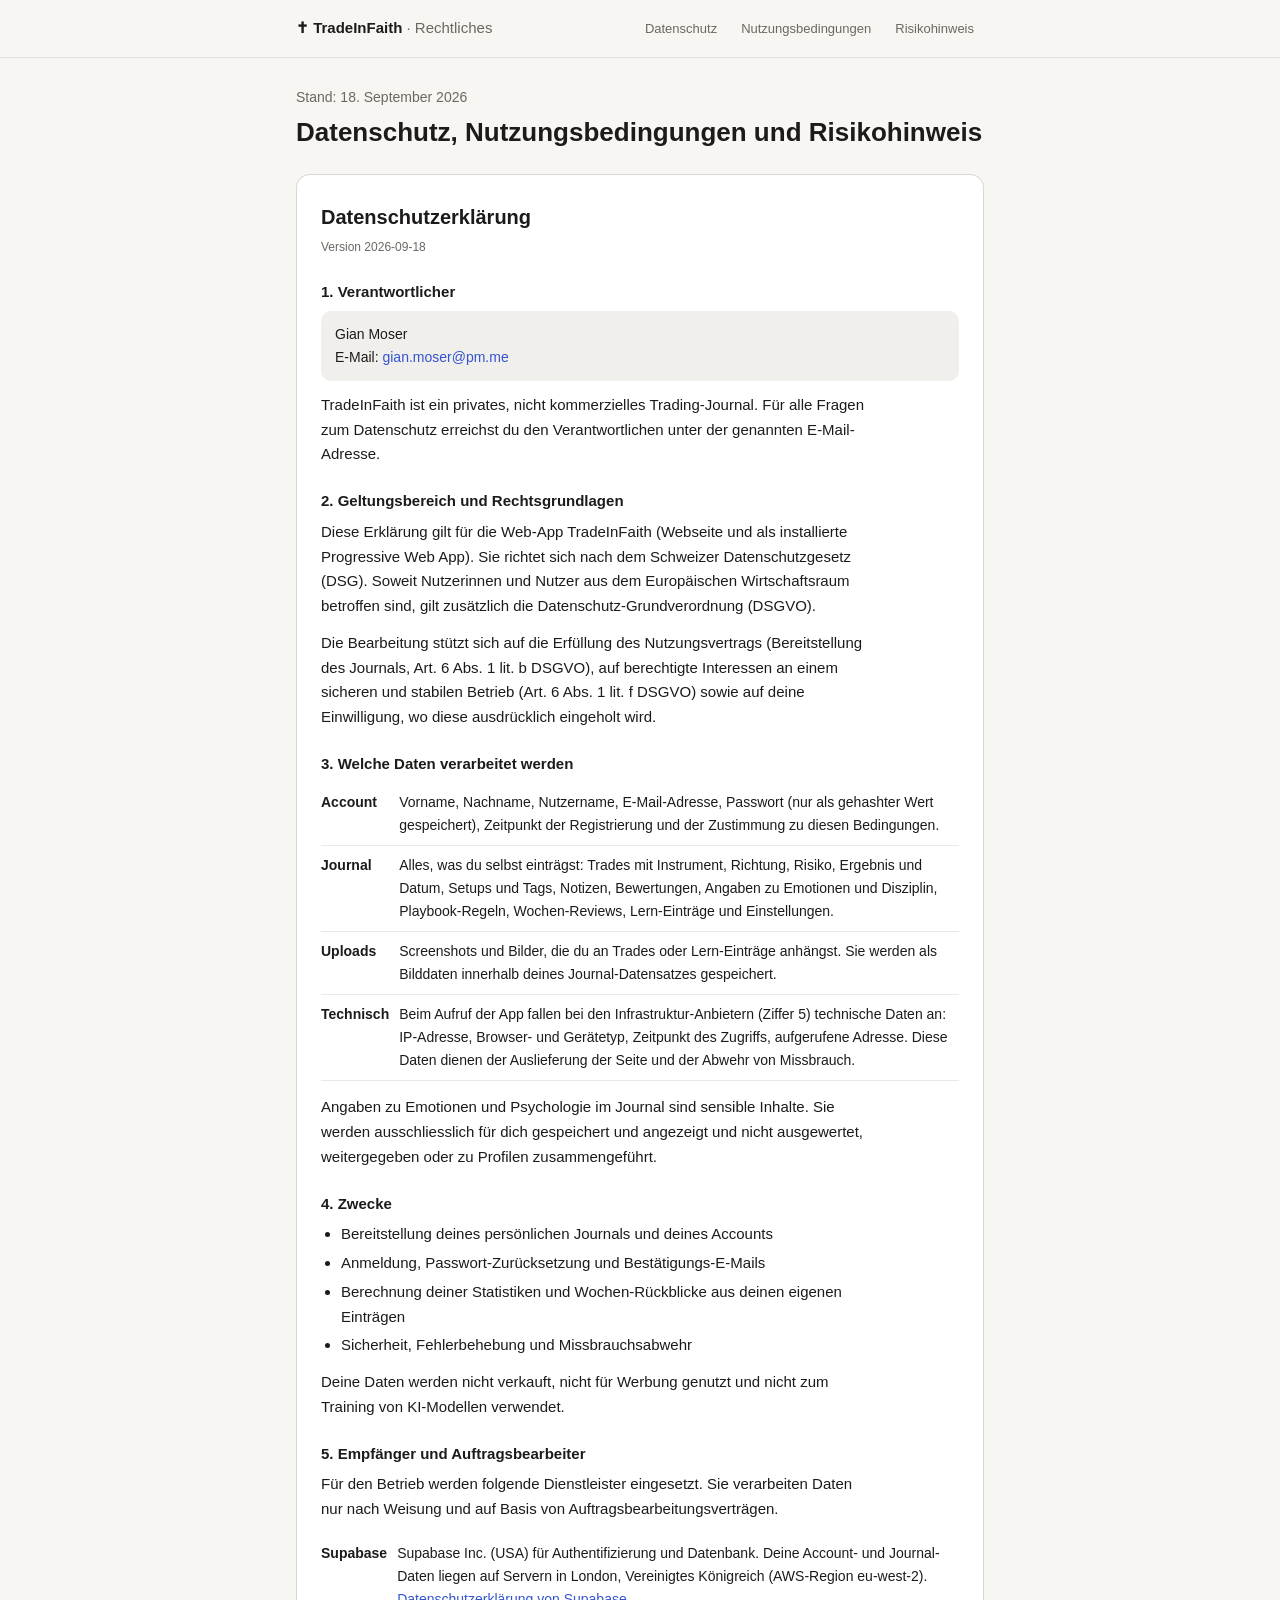
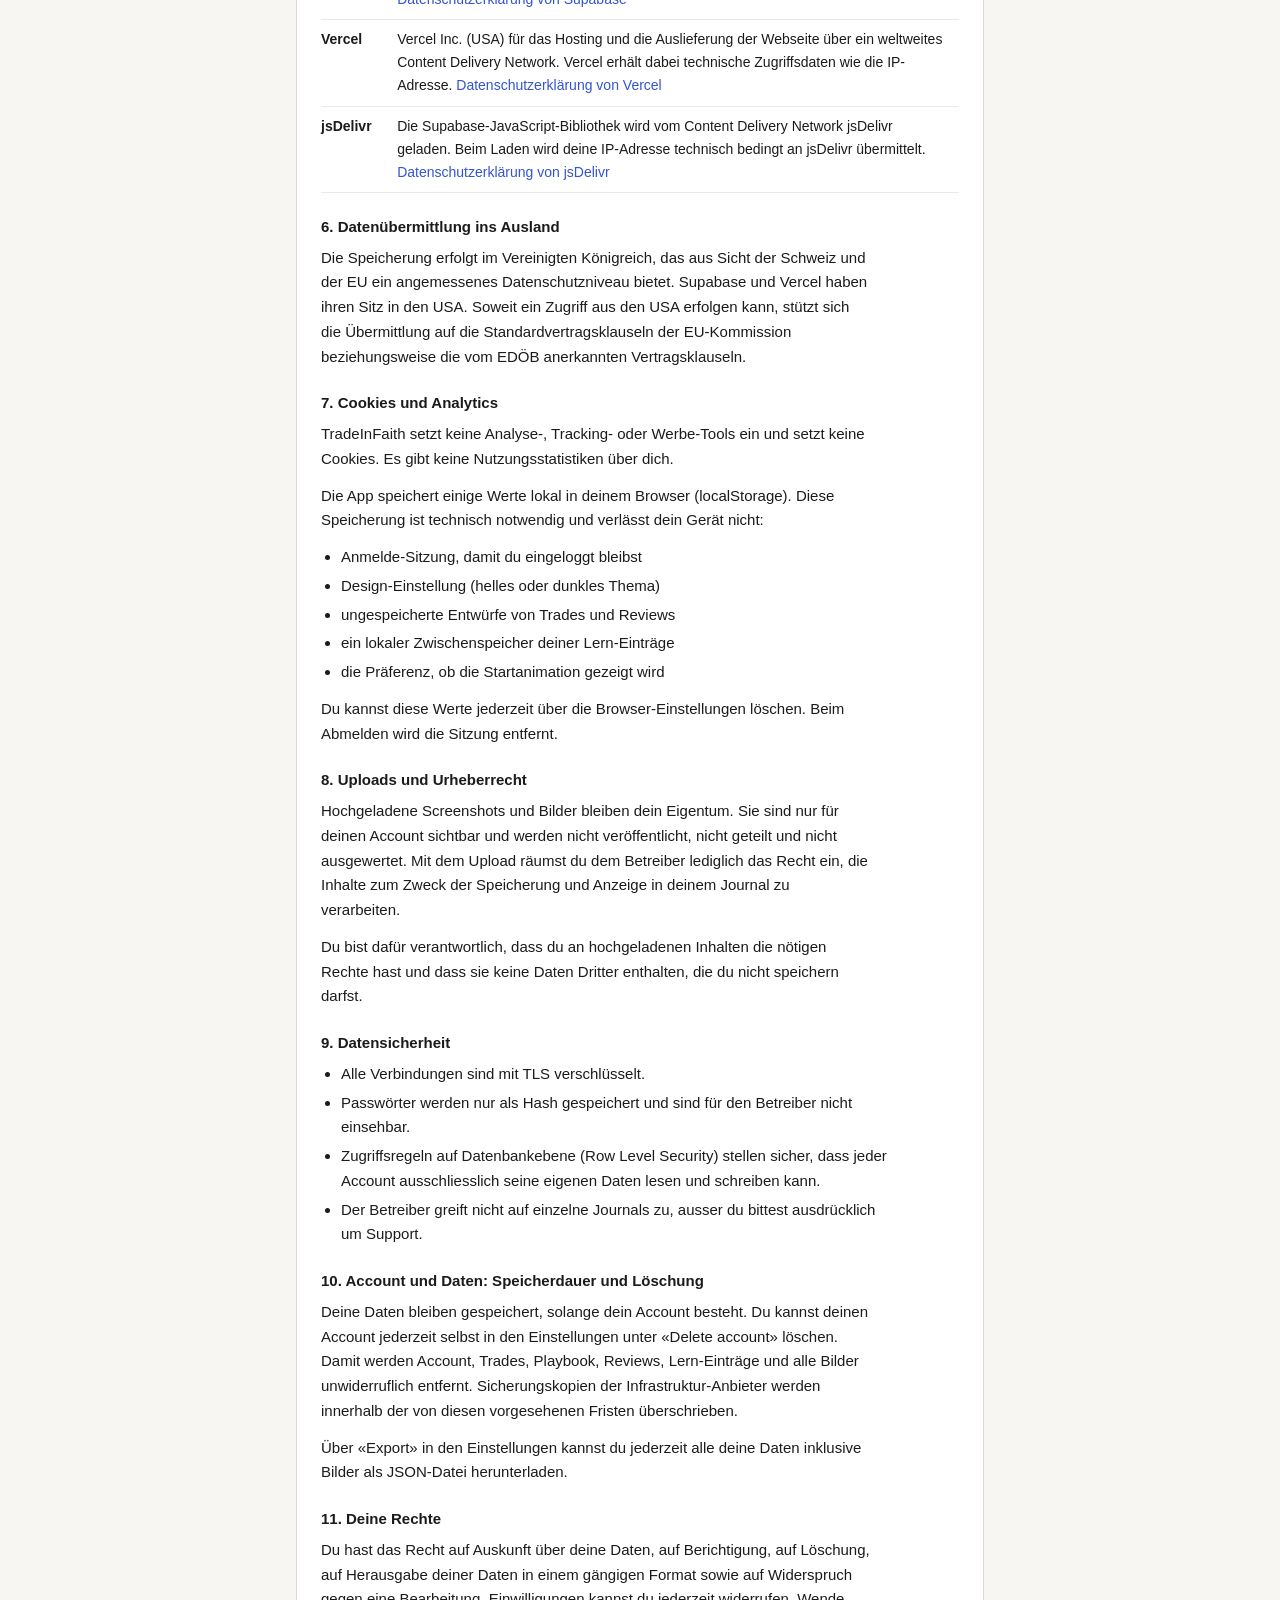
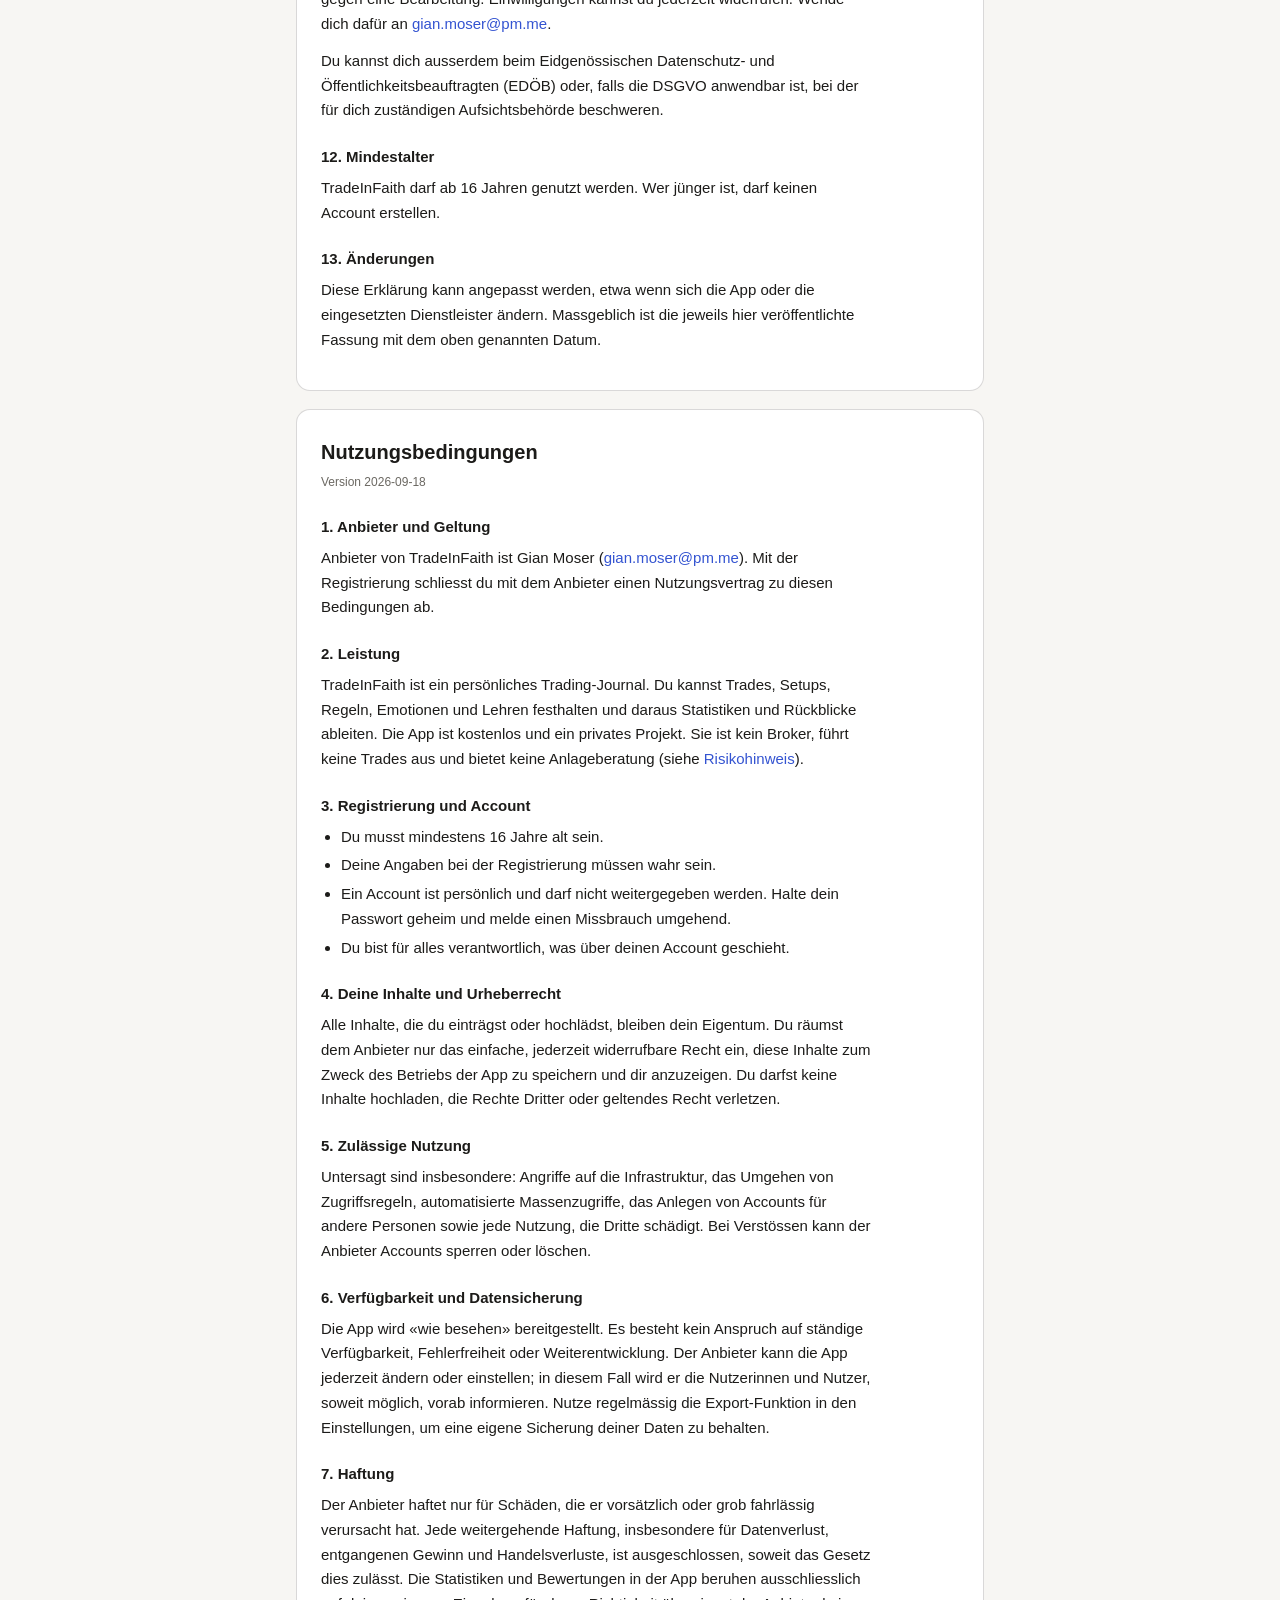
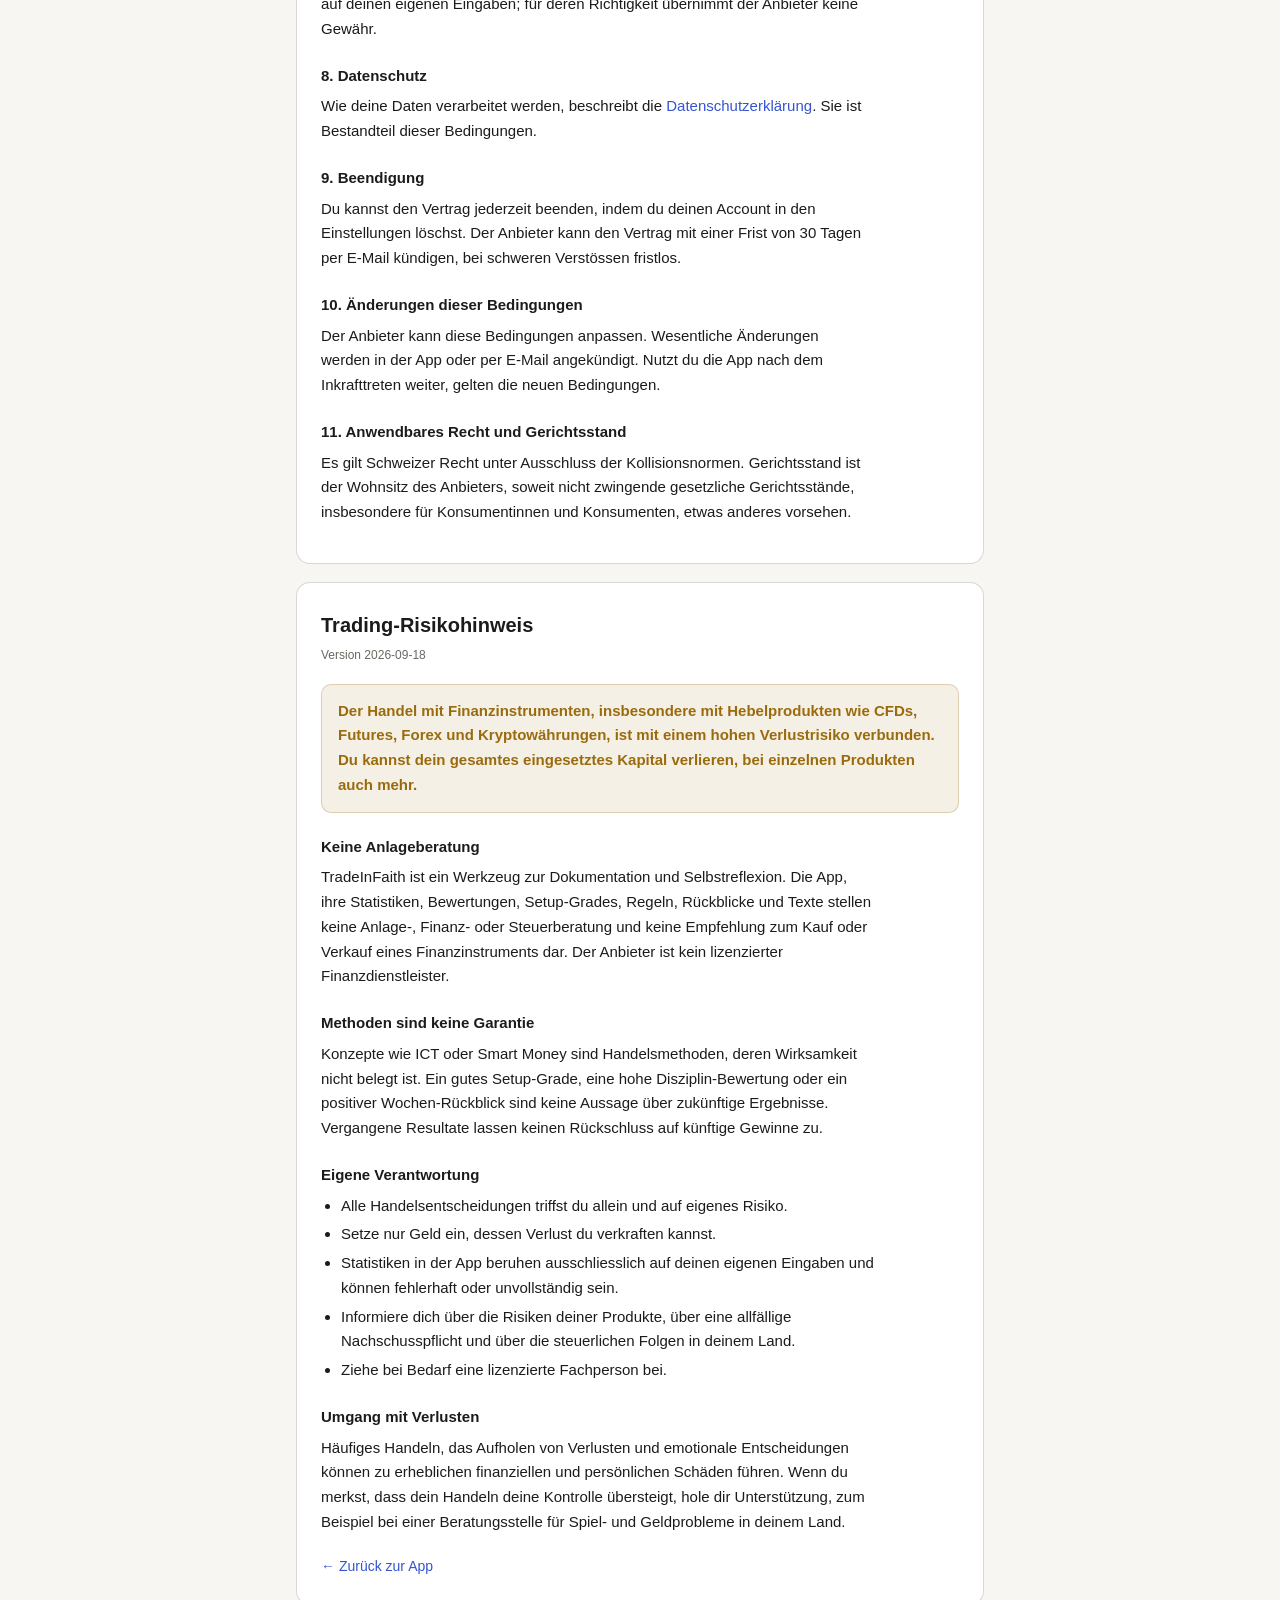
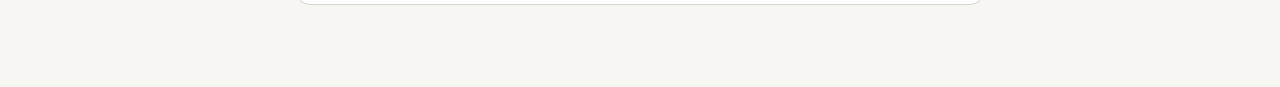
==== legal.html @ a9aaa2ee "Login: Registrieren als Textlink, Consent-Pflicht bei Signup, Rechtstexte Login-Screen: - "Create ac" ====
<!DOCTYPE html>
<html lang="de">
<head>
<meta charset="UTF-8">
<meta name="viewport" content="width=device-width, initial-scale=1.0, viewport-fit=cover">
<title>TradeInFaith · Rechtliches</title>
<link rel="icon" href="icon-512.png">
<meta name="theme-color" content="#f7f6f3">
<script>(function(){try{if(localStorage.getItem('tj_theme')==='dark')document.documentElement.setAttribute('data-theme','dark');}catch(e){}})();</script>
<style>
  :root {
    --bg:#f7f6f3; --surface:#ffffff; --surface2:#f0efeb;
    --border:rgba(20,18,14,0.09); --border2:rgba(20,18,14,0.16);
    --text:#1c1b19; --muted:#6b6862;
    --accent:#3454d1; --accent-bg:rgba(52,84,209,0.08);
    --amber:#9a6b0d; --amber-bg:rgba(154,107,13,0.1);
  }
  :root[data-theme="dark"] {
    --bg:#0a0a0c; --surface:#151518; --surface2:#1e1e23;
    --border:rgba(255,255,255,0.06); --border2:rgba(255,255,255,0.12);
    --text:#ededf0; --muted:#8a8a93;
    --accent:#5b7cfa; --accent-bg:rgba(91,124,250,0.12);
    --amber:#fbbf24; --amber-bg:rgba(251,191,36,0.12);
  }
  *{box-sizing:border-box}
  html{scroll-behavior:smooth;scroll-padding-top:72px}
  body{margin:0;background:var(--bg);color:var(--text);font-family:-apple-system,BlinkMacSystemFont,'Segoe UI',Roboto,sans-serif;font-size:15px;line-height:1.65;-webkit-font-smoothing:antialiased}
  a{color:var(--accent);text-decoration:none}
  a:hover{text-decoration:underline}

  .top{position:sticky;top:0;z-index:5;background:var(--bg);border-bottom:1px solid var(--border)}
  .top-in{max-width:720px;margin:0 auto;padding:12px 16px;display:flex;align-items:center;gap:14px;flex-wrap:wrap}
  .brand{font-weight:600;color:var(--text);white-space:nowrap}
  .brand span{color:var(--muted);font-weight:400}
  .top nav{display:flex;gap:4px;flex-wrap:wrap;margin-left:auto}
  .top nav a{font-size:13px;color:var(--muted);padding:6px 10px;border-radius:8px}
  .top nav a:hover{text-decoration:none;color:var(--text);background:var(--surface2)}

  main{max-width:720px;margin:0 auto;padding:28px 16px 64px}
  .lead{color:var(--muted);font-size:14px;margin:0 0 6px}
  h1{font-size:26px;line-height:1.25;margin:0 0 26px}
  section{background:var(--surface);border:1px solid var(--border2);border-radius:14px;padding:26px 24px;margin-bottom:18px}
  section h2{font-size:20px;margin:0 0 4px}
  section .stand{font-size:12px;color:var(--muted);margin:0 0 18px}
  h3{font-size:15px;margin:22px 0 6px}
  p,li{max-width:66ch}
  p{margin:0 0 12px}
  ul{margin:0 0 12px;padding-left:20px}
  li{margin-bottom:4px}
  .box{background:var(--surface2);border-radius:10px;padding:12px 14px;margin:0 0 12px;font-size:14px}
  .box p{margin:0}
  .warn{background:var(--amber-bg);border:1px solid rgba(154,107,13,.25);border-radius:10px;padding:14px 16px;margin:0 0 16px}
  .warn p{margin:0;font-weight:600;color:var(--amber);max-width:none}
  table{border-collapse:collapse;width:100%;font-size:14px;margin:0 0 14px}
  th,td{text-align:left;vertical-align:top;padding:8px 10px 8px 0;border-bottom:1px solid var(--border)}
  th{font-weight:600;white-space:nowrap}
  .back{display:inline-block;margin-top:8px;font-size:14px}
  @media (max-width:520px){ section{padding:20px 16px} h1{font-size:22px} }
</style>
</head>
<body>

<div class="top">
  <div class="top-in">
    <a class="brand" href="index.html">✝ TradeInFaith <span>· Rechtliches</span></a>
    <nav>
      <a href="#datenschutz">Datenschutz</a>
      <a href="#nutzungsbedingungen">Nutzungsbedingungen</a>
      <a href="#risikohinweis">Risikohinweis</a>
    </nav>
  </div>
</div>

<main>
  <p class="lead">Stand: 18. September 2026</p>
  <h1>Datenschutz, Nutzungsbedingungen und Risikohinweis</h1>

  <!-- ===================== DATENSCHUTZ ===================== -->
  <section id="datenschutz">
    <h2>Datenschutzerklärung</h2>
    <p class="stand">Version 2026-09-18</p>

    <h3>1. Verantwortlicher</h3>
    <div class="box">
      <p>Gian Moser<br>
      E-Mail: <a href="mailto:gian.moser@pm.me">gian.moser@pm.me</a></p>
    </div>
    <p>TradeInFaith ist ein privates, nicht kommerzielles Trading-Journal.
    Für alle Fragen zum Datenschutz erreichst du den Verantwortlichen unter
    der genannten E-Mail-Adresse.</p>

    <h3>2. Geltungsbereich und Rechtsgrundlagen</h3>
    <p>Diese Erklärung gilt für die Web-App TradeInFaith (Webseite und als
    installierte Progressive Web App). Sie richtet sich nach dem
    Schweizer Datenschutzgesetz (DSG). Soweit Nutzerinnen und Nutzer aus dem
    Europäischen Wirtschaftsraum betroffen sind, gilt zusätzlich die
    Datenschutz-Grundverordnung (DSGVO).</p>
    <p>Die Bearbeitung stützt sich auf die Erfüllung des Nutzungsvertrags
    (Bereitstellung des Journals, Art. 6 Abs. 1 lit. b DSGVO), auf berechtigte
    Interessen an einem sicheren und stabilen Betrieb (Art. 6 Abs. 1 lit. f
    DSGVO) sowie auf deine Einwilligung, wo diese ausdrücklich eingeholt wird.</p>

    <h3>3. Welche Daten verarbeitet werden</h3>
    <table>
      <tr><th>Account</th><td>Vorname, Nachname, Nutzername, E-Mail-Adresse,
        Passwort (nur als gehashter Wert gespeichert), Zeitpunkt der
        Registrierung und der Zustimmung zu diesen Bedingungen.</td></tr>
      <tr><th>Journal</th><td>Alles, was du selbst einträgst: Trades mit
        Instrument, Richtung, Risiko, Ergebnis und Datum, Setups und
        Tags, Notizen, Bewertungen, Angaben zu Emotionen und Disziplin,
        Playbook-Regeln, Wochen-Reviews, Lern-Einträge und Einstellungen.</td></tr>
      <tr><th>Uploads</th><td>Screenshots und Bilder, die du an Trades oder
        Lern-Einträge anhängst. Sie werden als Bilddaten innerhalb deines
        Journal-Datensatzes gespeichert.</td></tr>
      <tr><th>Technisch</th><td>Beim Aufruf der App fallen bei den
        Infrastruktur-Anbietern (Ziffer 5) technische Daten an: IP-Adresse,
        Browser- und Gerätetyp, Zeitpunkt des Zugriffs, aufgerufene Adresse.
        Diese Daten dienen der Auslieferung der Seite und der Abwehr von
        Missbrauch.</td></tr>
    </table>
    <p>Angaben zu Emotionen und Psychologie im Journal sind sensible Inhalte.
    Sie werden ausschliesslich für dich gespeichert und angezeigt und nicht
    ausgewertet, weitergegeben oder zu Profilen zusammengeführt.</p>

    <h3>4. Zwecke</h3>
    <ul>
      <li>Bereitstellung deines persönlichen Journals und deines Accounts</li>
      <li>Anmeldung, Passwort-Zurücksetzung und Bestätigungs-E-Mails</li>
      <li>Berechnung deiner Statistiken und Wochen-Rückblicke aus deinen
        eigenen Einträgen</li>
      <li>Sicherheit, Fehlerbehebung und Missbrauchsabwehr</li>
    </ul>
    <p>Deine Daten werden nicht verkauft, nicht für Werbung genutzt und nicht
    zum Training von KI-Modellen verwendet.</p>

    <h3>5. Empfänger und Auftragsbearbeiter</h3>
    <p>Für den Betrieb werden folgende Dienstleister eingesetzt. Sie
    verarbeiten Daten nur nach Weisung und auf Basis von
    Auftragsbearbeitungsverträgen.</p>
    <table>
      <tr><th>Supabase</th><td>Supabase Inc. (USA) für Authentifizierung und
        Datenbank. Deine Account- und Journal-Daten liegen auf Servern in
        London, Vereinigtes Königreich (AWS-Region eu-west-2).
        <a href="https://supabase.com/privacy" target="_blank" rel="noopener">Datenschutzerklärung von Supabase</a></td></tr>
      <tr><th>Vercel</th><td>Vercel Inc. (USA) für das Hosting und die
        Auslieferung der Webseite über ein weltweites Content Delivery
        Network. Vercel erhält dabei technische Zugriffsdaten wie die
        IP-Adresse.
        <a href="https://vercel.com/legal/privacy-policy" target="_blank" rel="noopener">Datenschutzerklärung von Vercel</a></td></tr>
      <tr><th>jsDelivr</th><td>Die Supabase-JavaScript-Bibliothek wird vom
        Content Delivery Network jsDelivr geladen. Beim Laden wird deine
        IP-Adresse technisch bedingt an jsDelivr übermittelt.
        <a href="https://www.jsdelivr.com/terms/privacy-policy-jsdelivr-net" target="_blank" rel="noopener">Datenschutzerklärung von jsDelivr</a></td></tr>
    </table>

    <h3>6. Datenübermittlung ins Ausland</h3>
    <p>Die Speicherung erfolgt im Vereinigten Königreich, das aus Sicht der
    Schweiz und der EU ein angemessenes Datenschutzniveau bietet. Supabase
    und Vercel haben ihren Sitz in den USA. Soweit ein Zugriff aus den USA
    erfolgen kann, stützt sich die Übermittlung auf die
    Standardvertragsklauseln der EU-Kommission beziehungsweise die vom
    EDÖB anerkannten Vertragsklauseln.</p>

    <h3>7. Cookies und Analytics</h3>
    <p>TradeInFaith setzt keine Analyse-, Tracking- oder Werbe-Tools ein und
    setzt keine Cookies. Es gibt keine Nutzungsstatistiken über dich.</p>
    <p>Die App speichert einige Werte lokal in deinem Browser
    (localStorage). Diese Speicherung ist technisch notwendig und verlässt
    dein Gerät nicht:</p>
    <ul>
      <li>Anmelde-Sitzung, damit du eingeloggt bleibst</li>
      <li>Design-Einstellung (helles oder dunkles Thema)</li>
      <li>ungespeicherte Entwürfe von Trades und Reviews</li>
      <li>ein lokaler Zwischenspeicher deiner Lern-Einträge</li>
      <li>die Präferenz, ob die Startanimation gezeigt wird</li>
    </ul>
    <p>Du kannst diese Werte jederzeit über die Browser-Einstellungen
    löschen. Beim Abmelden wird die Sitzung entfernt.</p>

    <h3>8. Uploads und Urheberrecht</h3>
    <p>Hochgeladene Screenshots und Bilder bleiben dein Eigentum. Sie sind
    nur für deinen Account sichtbar und werden nicht veröffentlicht, nicht
    geteilt und nicht ausgewertet. Mit dem Upload räumst du dem Betreiber
    lediglich das Recht ein, die Inhalte zum Zweck der Speicherung und
    Anzeige in deinem Journal zu verarbeiten.</p>
    <p>Du bist dafür verantwortlich, dass du an hochgeladenen Inhalten die
    nötigen Rechte hast und dass sie keine Daten Dritter enthalten, die du
    nicht speichern darfst.</p>

    <h3>9. Datensicherheit</h3>
    <ul>
      <li>Alle Verbindungen sind mit TLS verschlüsselt.</li>
      <li>Passwörter werden nur als Hash gespeichert und sind für den
        Betreiber nicht einsehbar.</li>
      <li>Zugriffsregeln auf Datenbankebene (Row Level Security) stellen
        sicher, dass jeder Account ausschliesslich seine eigenen Daten lesen
        und schreiben kann.</li>
      <li>Der Betreiber greift nicht auf einzelne Journals zu, ausser du
        bittest ausdrücklich um Support.</li>
    </ul>

    <h3>10. Account und Daten: Speicherdauer und Löschung</h3>
    <p>Deine Daten bleiben gespeichert, solange dein Account besteht. Du
    kannst deinen Account jederzeit selbst in den Einstellungen unter
    «Delete account» löschen. Damit werden Account, Trades, Playbook,
    Reviews, Lern-Einträge und alle Bilder unwiderruflich entfernt.
    Sicherungskopien der Infrastruktur-Anbieter werden innerhalb der von
    diesen vorgesehenen Fristen überschrieben.</p>
    <p>Über «Export» in den Einstellungen kannst du jederzeit alle deine
    Daten inklusive Bilder als JSON-Datei herunterladen.</p>

    <h3>11. Deine Rechte</h3>
    <p>Du hast das Recht auf Auskunft über deine Daten, auf Berichtigung,
    auf Löschung, auf Herausgabe deiner Daten in einem gängigen Format sowie
    auf Widerspruch gegen eine Bearbeitung. Einwilligungen kannst du
    jederzeit widerrufen. Wende dich dafür an
    <a href="mailto:gian.moser@pm.me">gian.moser@pm.me</a>.</p>
    <p>Du kannst dich ausserdem beim Eidgenössischen Datenschutz- und
    Öffentlichkeitsbeauftragten (EDÖB) oder, falls die DSGVO anwendbar ist,
    bei der für dich zuständigen Aufsichtsbehörde beschweren.</p>

    <h3>12. Mindestalter</h3>
    <p>TradeInFaith darf ab 16 Jahren genutzt werden. Wer jünger ist, darf
    keinen Account erstellen.</p>

    <h3>13. Änderungen</h3>
    <p>Diese Erklärung kann angepasst werden, etwa wenn sich die App oder die
    eingesetzten Dienstleister ändern. Massgeblich ist die jeweils hier
    veröffentlichte Fassung mit dem oben genannten Datum.</p>
  </section>

  <!-- ===================== NUTZUNGSBEDINGUNGEN ===================== -->
  <section id="nutzungsbedingungen">
    <h2>Nutzungsbedingungen</h2>
    <p class="stand">Version 2026-09-18</p>

    <h3>1. Anbieter und Geltung</h3>
    <p>Anbieter von TradeInFaith ist Gian Moser
    (<a href="mailto:gian.moser@pm.me">gian.moser@pm.me</a>). Mit der
    Registrierung schliesst du mit dem Anbieter einen Nutzungsvertrag zu
    diesen Bedingungen ab.</p>

    <h3>2. Leistung</h3>
    <p>TradeInFaith ist ein persönliches Trading-Journal. Du kannst Trades,
    Setups, Regeln, Emotionen und Lehren festhalten und daraus Statistiken
    und Rückblicke ableiten. Die App ist kostenlos und ein privates Projekt.
    Sie ist kein Broker, führt keine Trades aus und bietet keine
    Anlageberatung (siehe <a href="#risikohinweis">Risikohinweis</a>).</p>

    <h3>3. Registrierung und Account</h3>
    <ul>
      <li>Du musst mindestens 16 Jahre alt sein.</li>
      <li>Deine Angaben bei der Registrierung müssen wahr sein.</li>
      <li>Ein Account ist persönlich und darf nicht weitergegeben werden.
        Halte dein Passwort geheim und melde einen Missbrauch umgehend.</li>
      <li>Du bist für alles verantwortlich, was über deinen Account
        geschieht.</li>
    </ul>

    <h3>4. Deine Inhalte und Urheberrecht</h3>
    <p>Alle Inhalte, die du einträgst oder hochlädst, bleiben dein Eigentum.
    Du räumst dem Anbieter nur das einfache, jederzeit widerrufbare Recht
    ein, diese Inhalte zum Zweck des Betriebs der App zu speichern und dir
    anzuzeigen. Du darfst keine Inhalte hochladen, die Rechte Dritter oder
    geltendes Recht verletzen.</p>

    <h3>5. Zulässige Nutzung</h3>
    <p>Untersagt sind insbesondere: Angriffe auf die Infrastruktur, das
    Umgehen von Zugriffsregeln, automatisierte Massenzugriffe, das Anlegen
    von Accounts für andere Personen sowie jede Nutzung, die Dritte
    schädigt. Bei Verstössen kann der Anbieter Accounts sperren oder
    löschen.</p>

    <h3>6. Verfügbarkeit und Datensicherung</h3>
    <p>Die App wird «wie besehen» bereitgestellt. Es besteht kein Anspruch
    auf ständige Verfügbarkeit, Fehlerfreiheit oder Weiterentwicklung. Der
    Anbieter kann die App jederzeit ändern oder einstellen; in diesem Fall
    wird er die Nutzerinnen und Nutzer, soweit möglich, vorab informieren.
    Nutze regelmässig die Export-Funktion in den Einstellungen, um eine
    eigene Sicherung deiner Daten zu behalten.</p>

    <h3>7. Haftung</h3>
    <p>Der Anbieter haftet nur für Schäden, die er vorsätzlich oder grob
    fahrlässig verursacht hat. Jede weitergehende Haftung, insbesondere für
    Datenverlust, entgangenen Gewinn und Handelsverluste, ist ausgeschlossen,
    soweit das Gesetz dies zulässt. Die Statistiken und Bewertungen in der
    App beruhen ausschliesslich auf deinen eigenen Eingaben; für deren
    Richtigkeit übernimmt der Anbieter keine Gewähr.</p>

    <h3>8. Datenschutz</h3>
    <p>Wie deine Daten verarbeitet werden, beschreibt die
    <a href="#datenschutz">Datenschutzerklärung</a>. Sie ist Bestandteil
    dieser Bedingungen.</p>

    <h3>9. Beendigung</h3>
    <p>Du kannst den Vertrag jederzeit beenden, indem du deinen Account in
    den Einstellungen löschst. Der Anbieter kann den Vertrag mit einer Frist
    von 30 Tagen per E-Mail kündigen, bei schweren Verstössen fristlos.</p>

    <h3>10. Änderungen dieser Bedingungen</h3>
    <p>Der Anbieter kann diese Bedingungen anpassen. Wesentliche Änderungen
    werden in der App oder per E-Mail angekündigt. Nutzt du die App nach dem
    Inkrafttreten weiter, gelten die neuen Bedingungen.</p>

    <h3>11. Anwendbares Recht und Gerichtsstand</h3>
    <p>Es gilt Schweizer Recht unter Ausschluss der Kollisionsnormen.
    Gerichtsstand ist der Wohnsitz des Anbieters, soweit nicht zwingende
    gesetzliche Gerichtsstände, insbesondere für Konsumentinnen und
    Konsumenten, etwas anderes vorsehen.</p>
  </section>

  <!-- ===================== RISIKOHINWEIS ===================== -->
  <section id="risikohinweis">
    <h2>Trading-Risikohinweis</h2>
    <p class="stand">Version 2026-09-18</p>

    <div class="warn"><p>Der Handel mit Finanzinstrumenten, insbesondere mit
    Hebelprodukten wie CFDs, Futures, Forex und Kryptowährungen, ist mit
    einem hohen Verlustrisiko verbunden. Du kannst dein gesamtes eingesetztes
    Kapital verlieren, bei einzelnen Produkten auch mehr.</p></div>

    <h3>Keine Anlageberatung</h3>
    <p>TradeInFaith ist ein Werkzeug zur Dokumentation und Selbstreflexion.
    Die App, ihre Statistiken, Bewertungen, Setup-Grades, Regeln, Rückblicke
    und Texte stellen keine Anlage-, Finanz- oder Steuerberatung und keine
    Empfehlung zum Kauf oder Verkauf eines Finanzinstruments dar. Der
    Anbieter ist kein lizenzierter Finanzdienstleister.</p>

    <h3>Methoden sind keine Garantie</h3>
    <p>Konzepte wie ICT oder Smart Money sind Handelsmethoden, deren
    Wirksamkeit nicht belegt ist. Ein gutes Setup-Grade, eine hohe
    Disziplin-Bewertung oder ein positiver Wochen-Rückblick sind keine
    Aussage über zukünftige Ergebnisse. Vergangene Resultate lassen keinen
    Rückschluss auf künftige Gewinne zu.</p>

    <h3>Eigene Verantwortung</h3>
    <ul>
      <li>Alle Handelsentscheidungen triffst du allein und auf eigenes
        Risiko.</li>
      <li>Setze nur Geld ein, dessen Verlust du verkraften kannst.</li>
      <li>Statistiken in der App beruhen ausschliesslich auf deinen eigenen
        Eingaben und können fehlerhaft oder unvollständig sein.</li>
      <li>Informiere dich über die Risiken deiner Produkte, über eine
        allfällige Nachschusspflicht und über die steuerlichen Folgen in
        deinem Land.</li>
      <li>Ziehe bei Bedarf eine lizenzierte Fachperson bei.</li>
    </ul>

    <h3>Umgang mit Verlusten</h3>
    <p>Häufiges Handeln, das Aufholen von Verlusten und emotionale
    Entscheidungen können zu erheblichen finanziellen und persönlichen
    Schäden führen. Wenn du merkst, dass dein Handeln deine Kontrolle
    übersteigt, hole dir Unterstützung, zum Beispiel bei einer
    Beratungsstelle für Spiel- und Geldprobleme in deinem Land.</p>

    <a class="back" href="index.html">← Zurück zur App</a>
  </section>
</main>
</body>
</html>
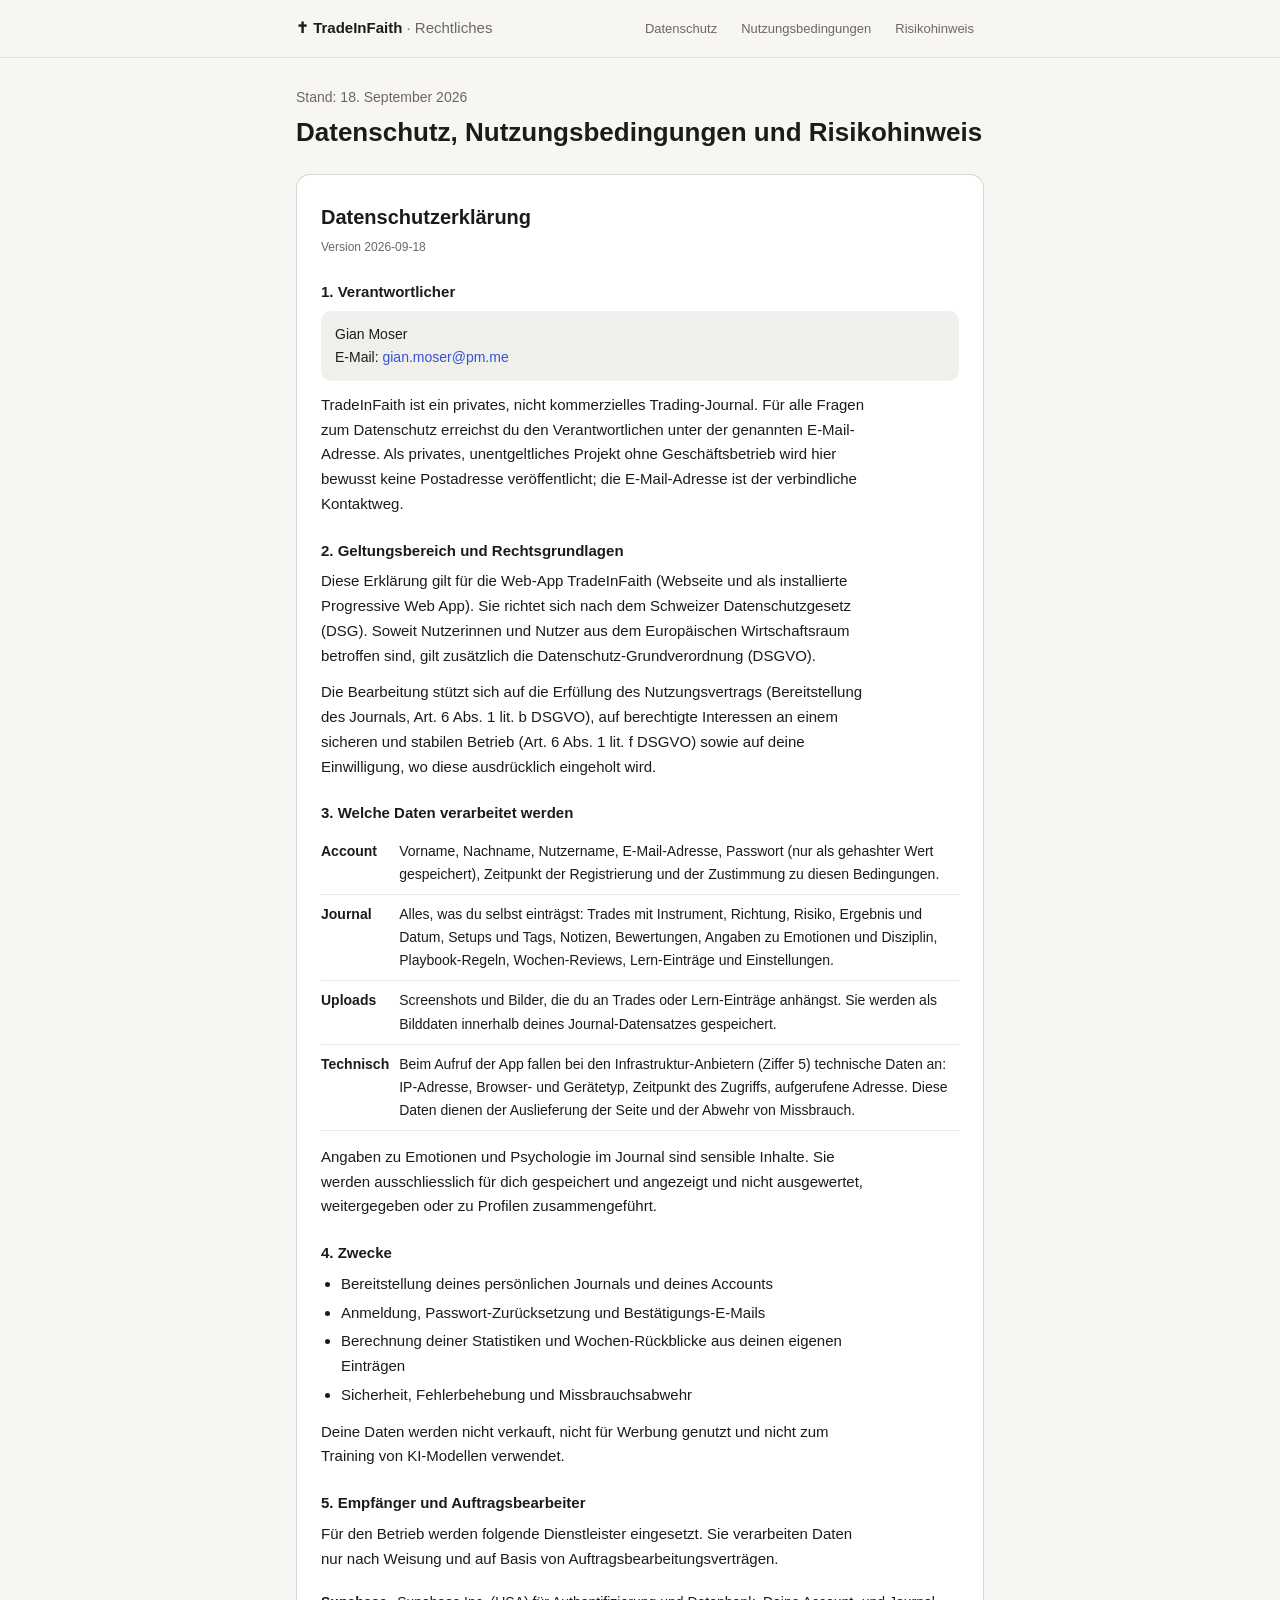
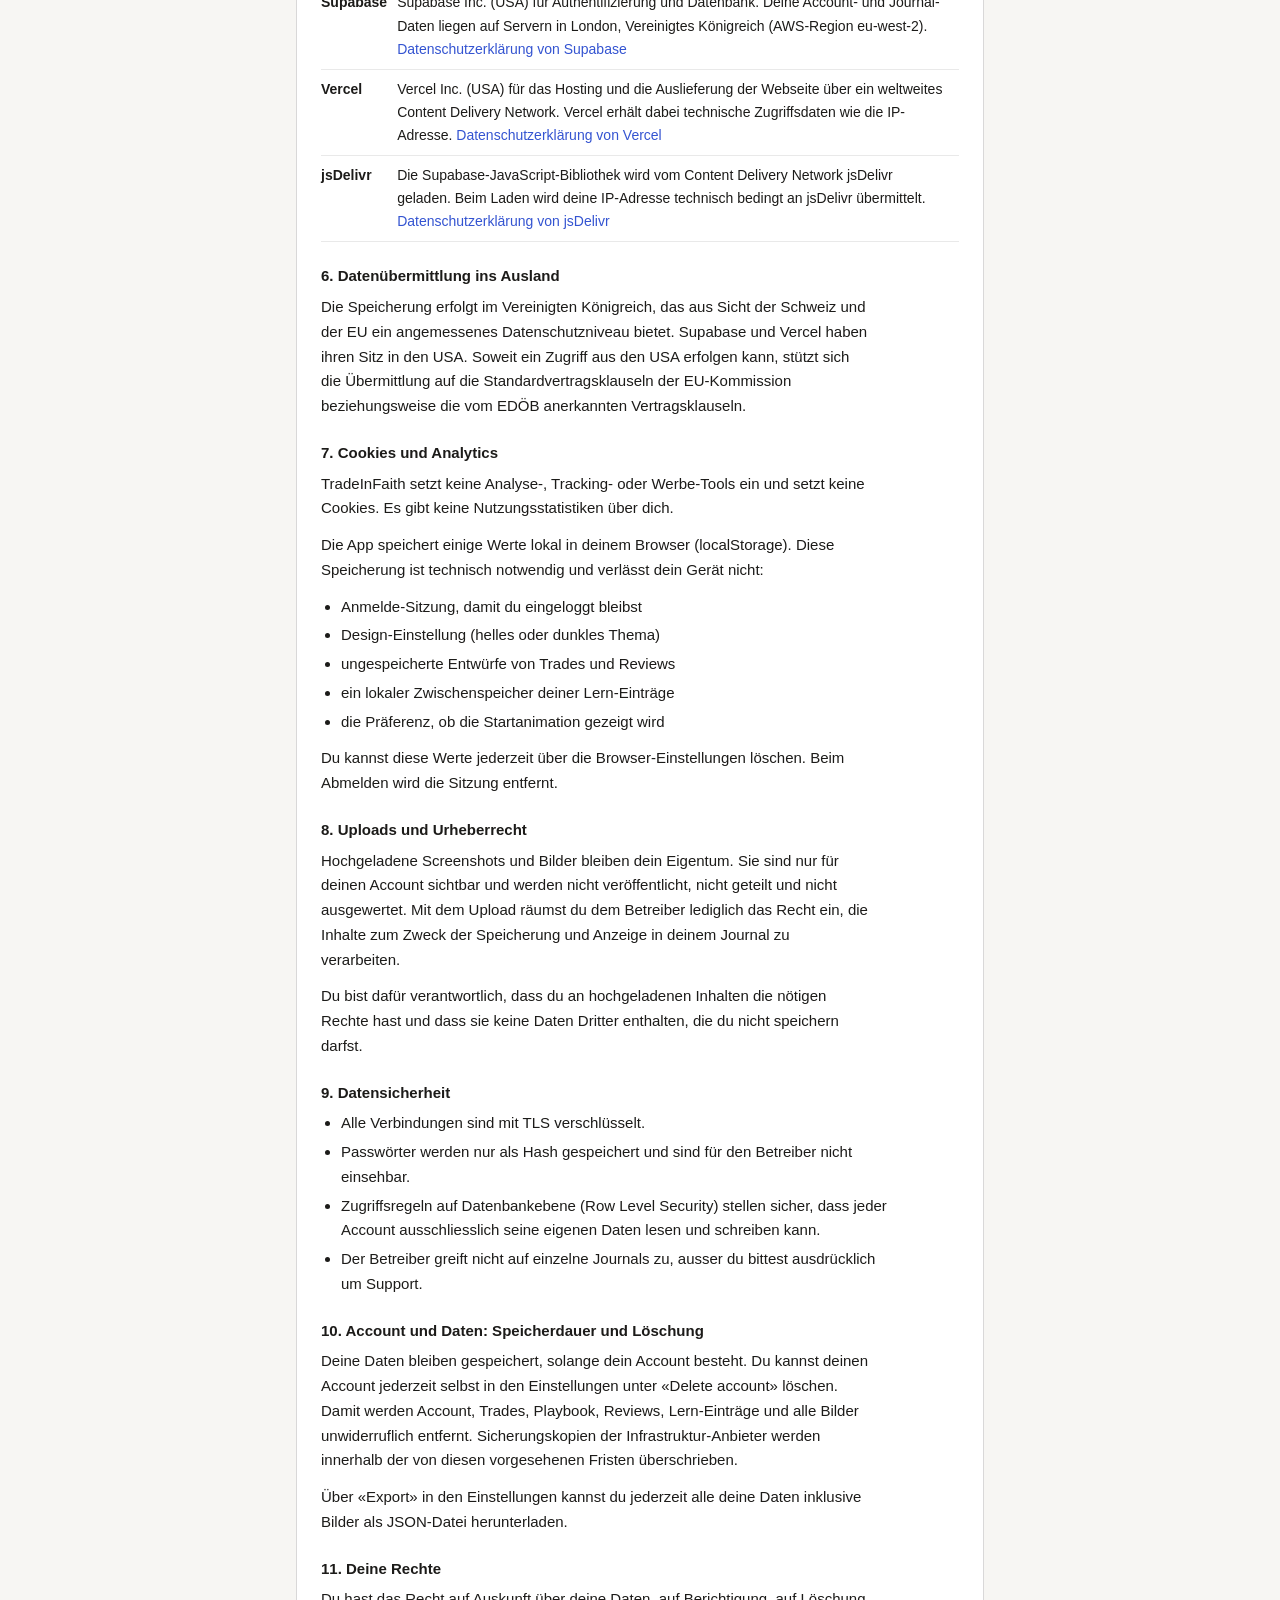
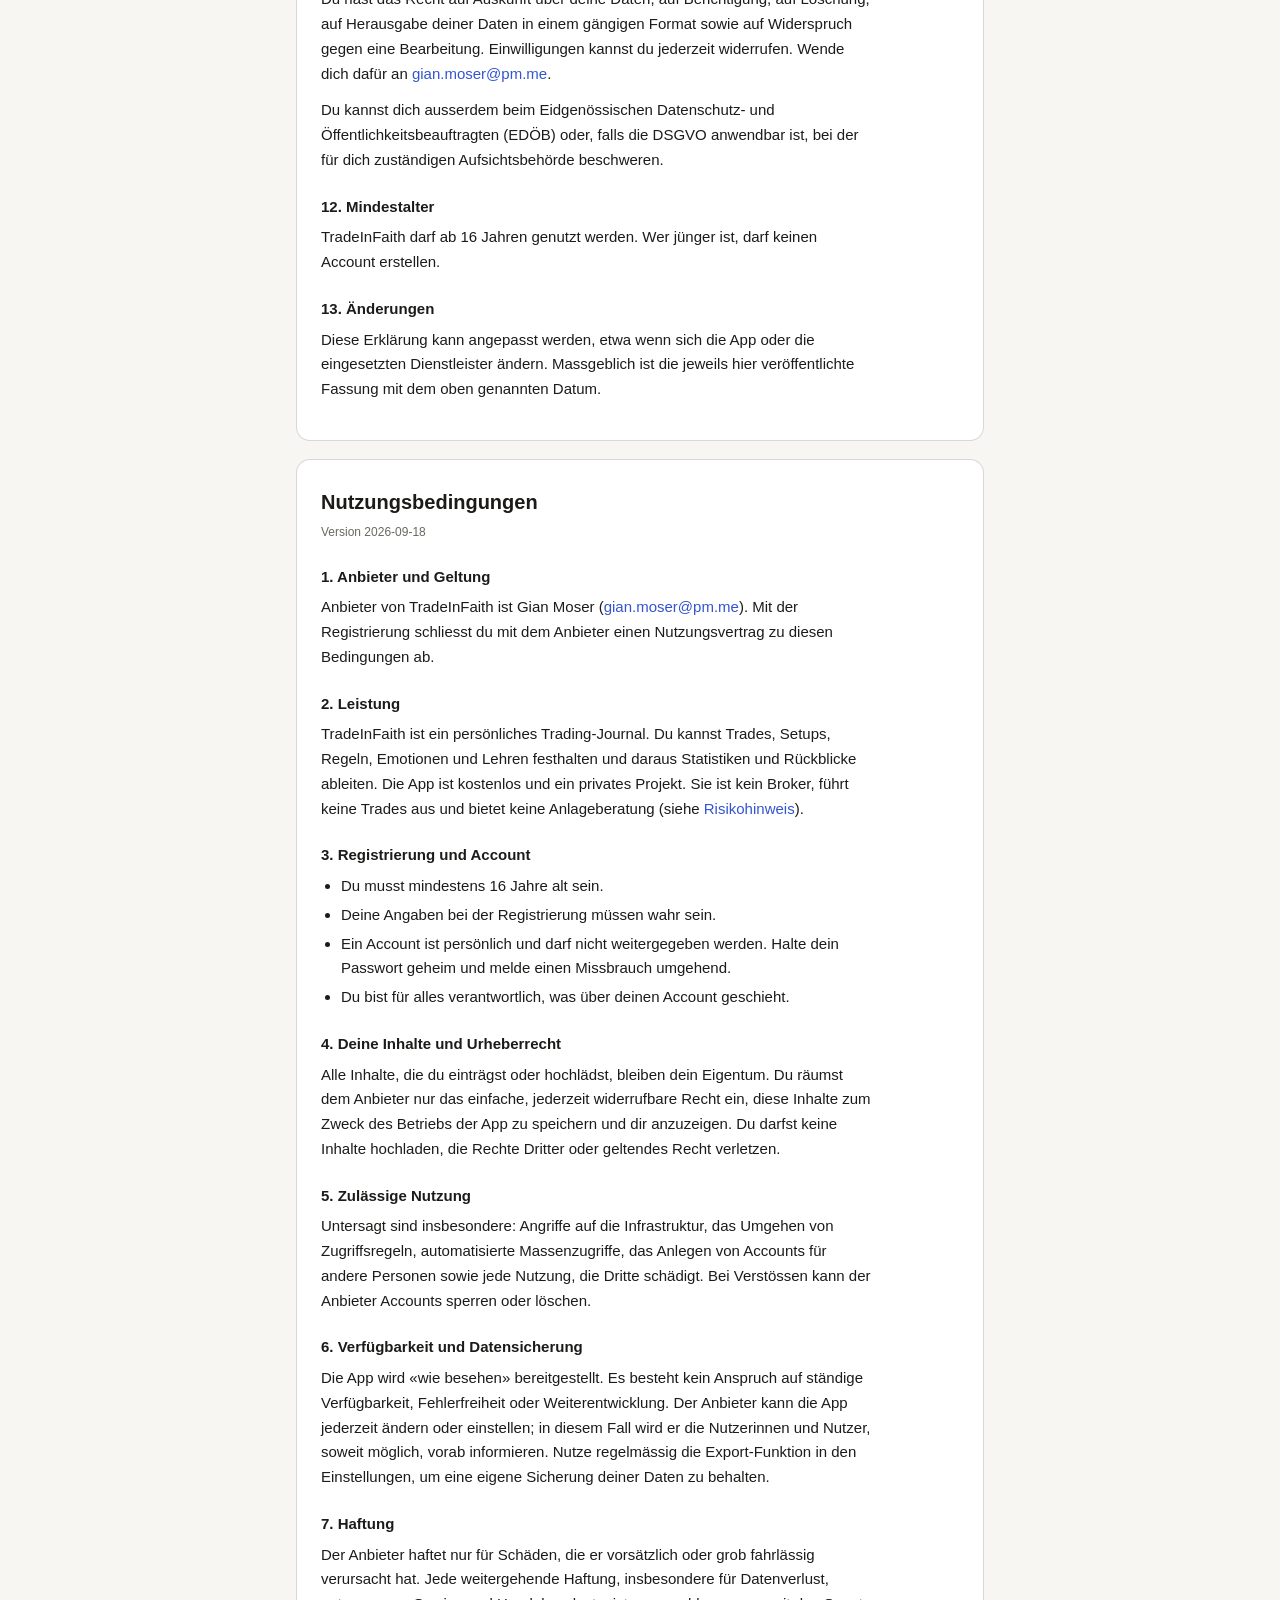
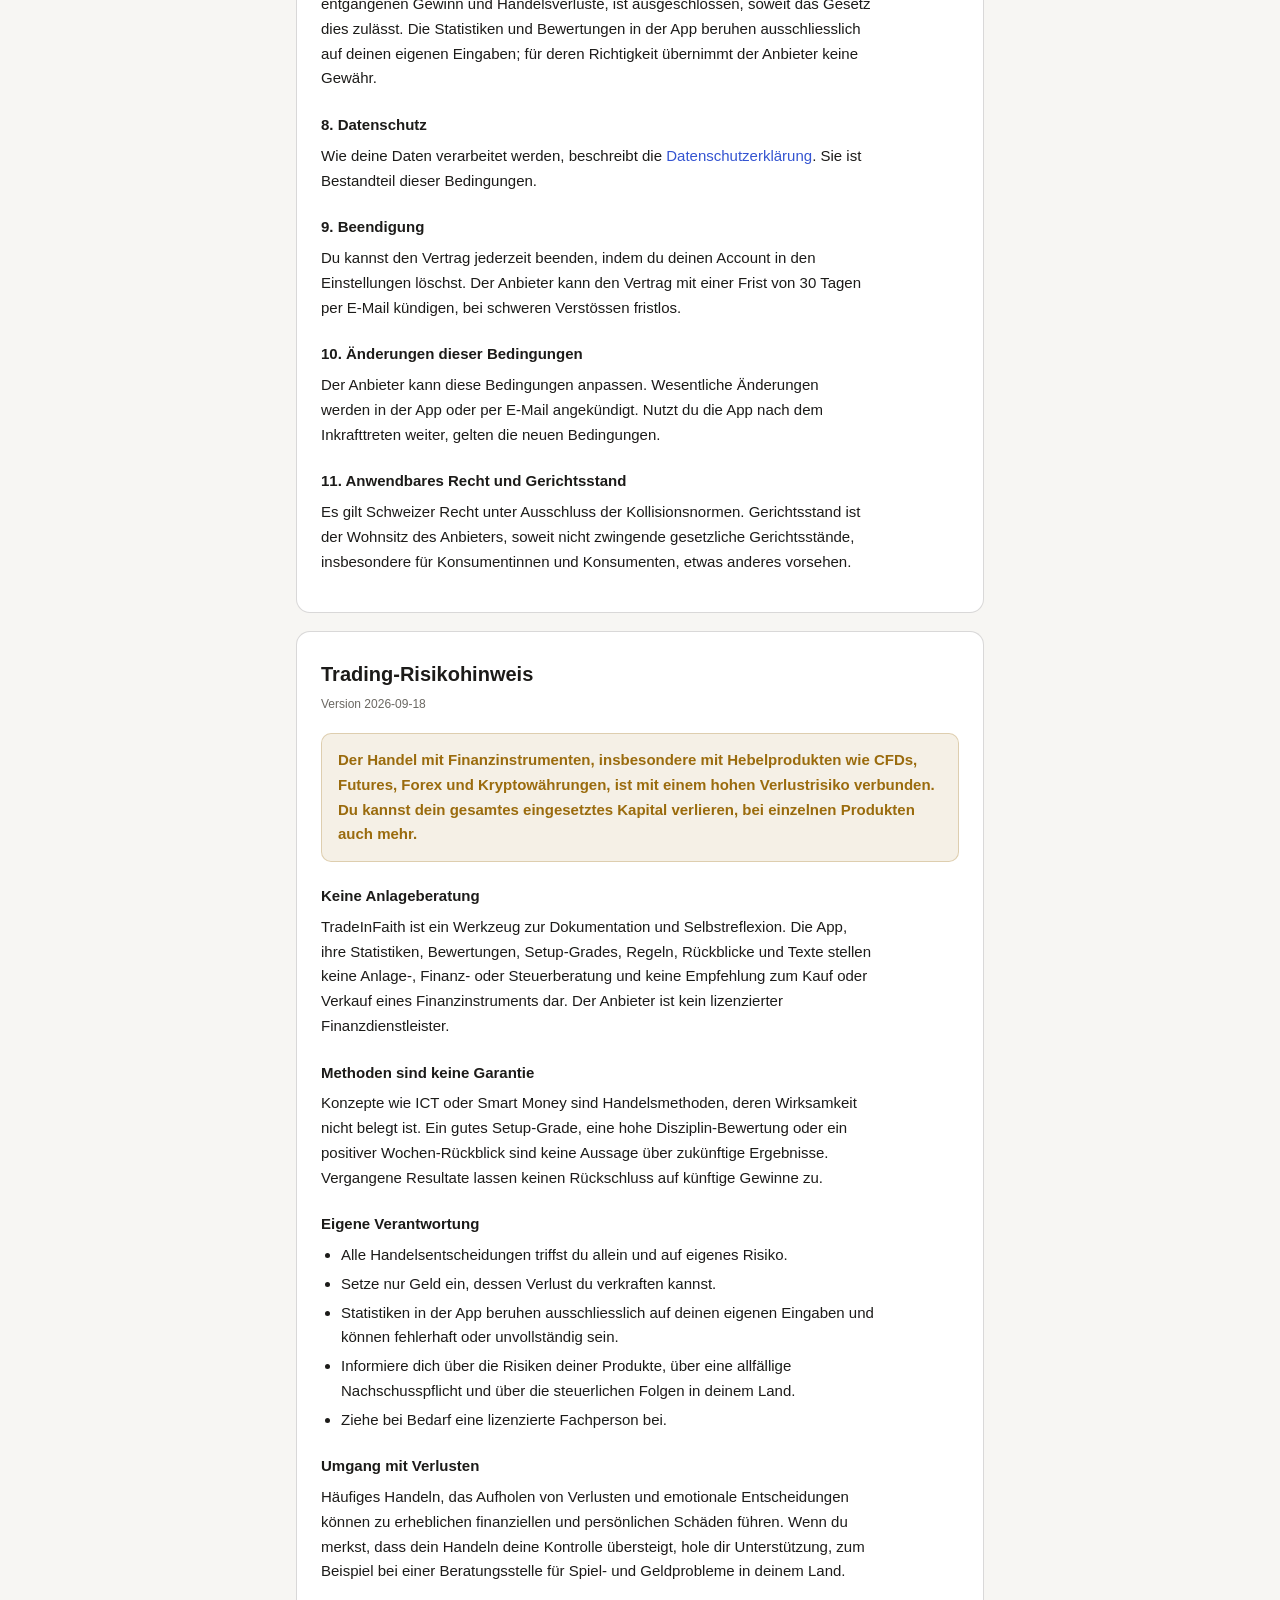
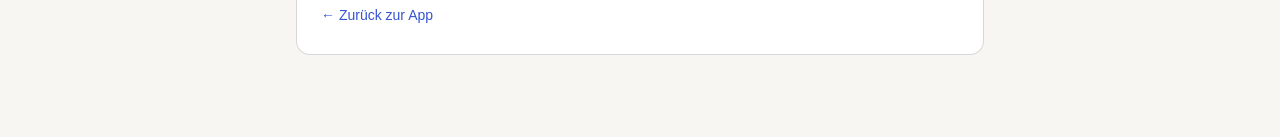
==== commit 3c707df2: "Simplify trade wizard and keep animations enabled" ====
--- a/legal.html
+++ b/legal.html
@@ -87,7 +87,9 @@
     </div>
     <p>TradeInFaith ist ein privates, nicht kommerzielles Trading-Journal.
     Für alle Fragen zum Datenschutz erreichst du den Verantwortlichen unter
-    der genannten E-Mail-Adresse.</p>
+    der genannten E-Mail-Adresse. Als privates, unentgeltliches Projekt ohne
+    Geschäftsbetrieb wird hier bewusst keine Postadresse veröffentlicht; die
+    E-Mail-Adresse ist der verbindliche Kontaktweg.</p>
 
     <h3>2. Geltungsbereich und Rechtsgrundlagen</h3>
     <p>Diese Erklärung gilt für die Web-App TradeInFaith (Webseite und als
